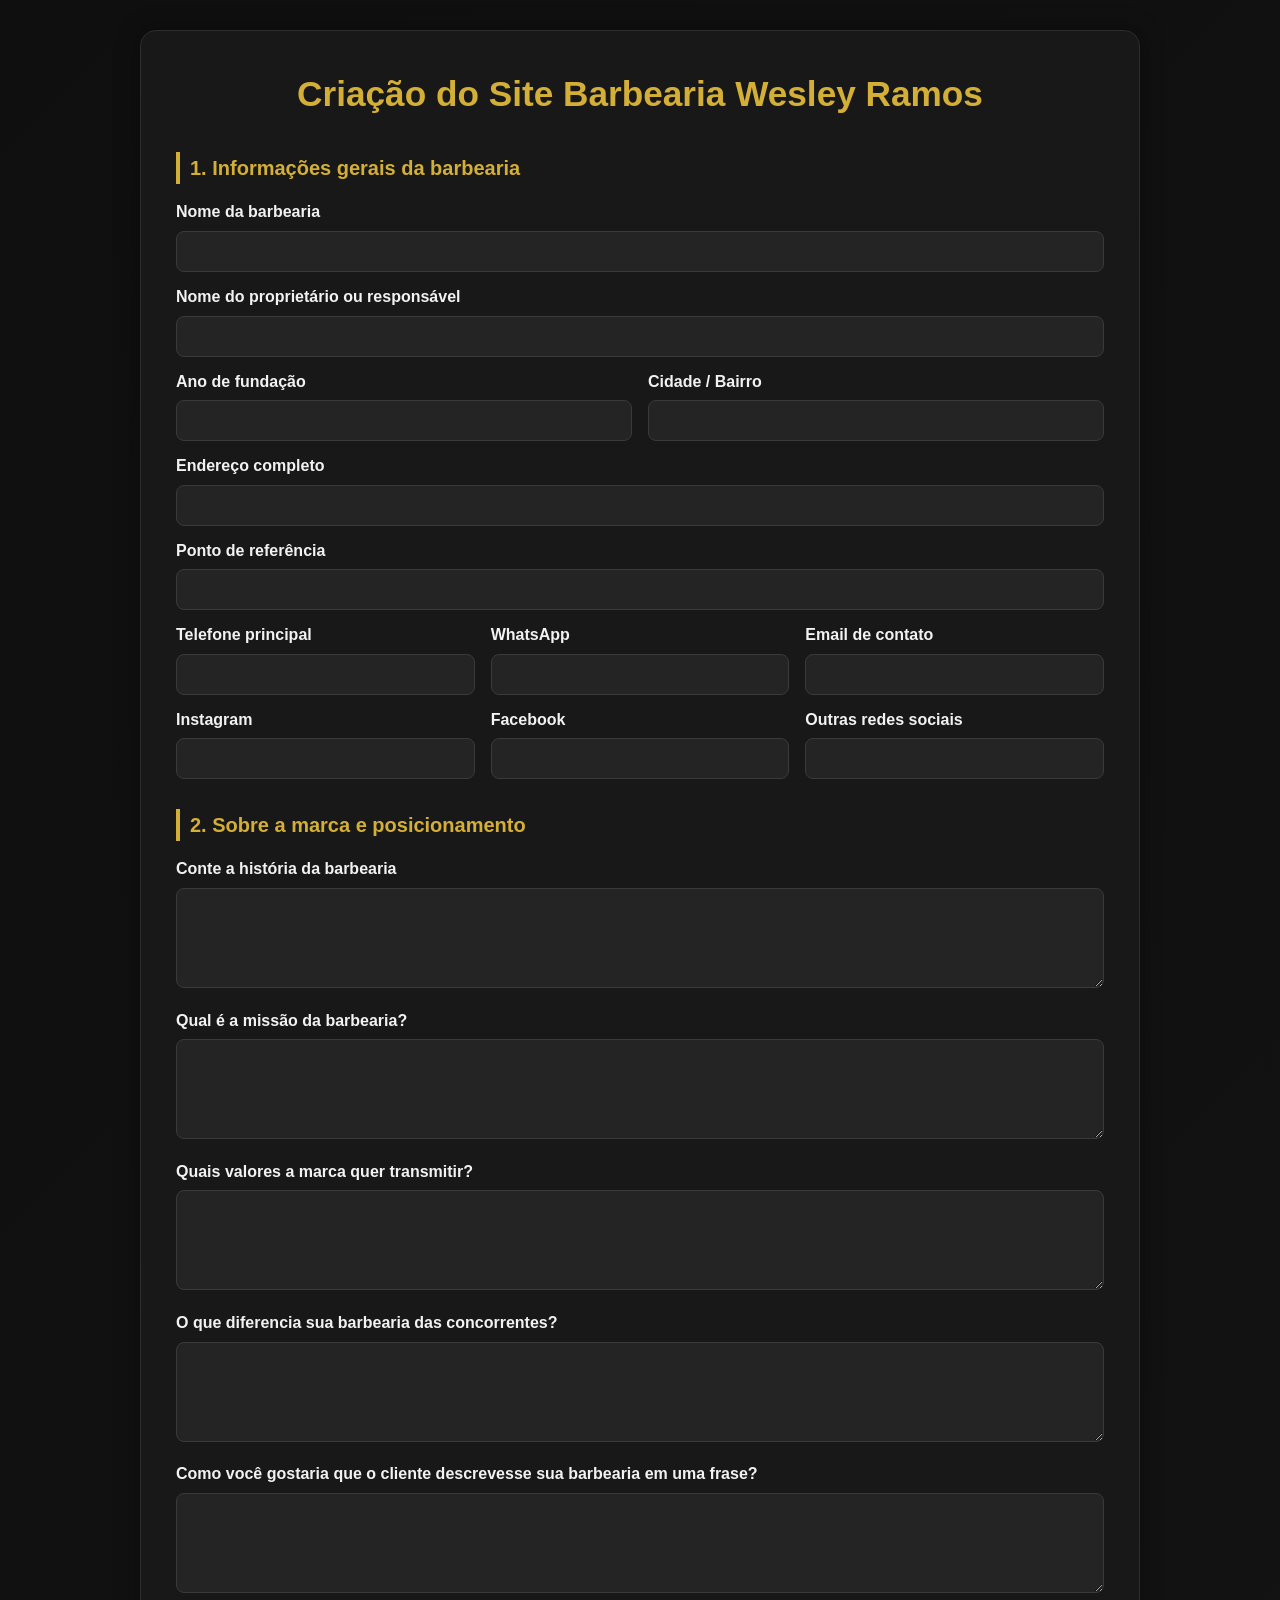
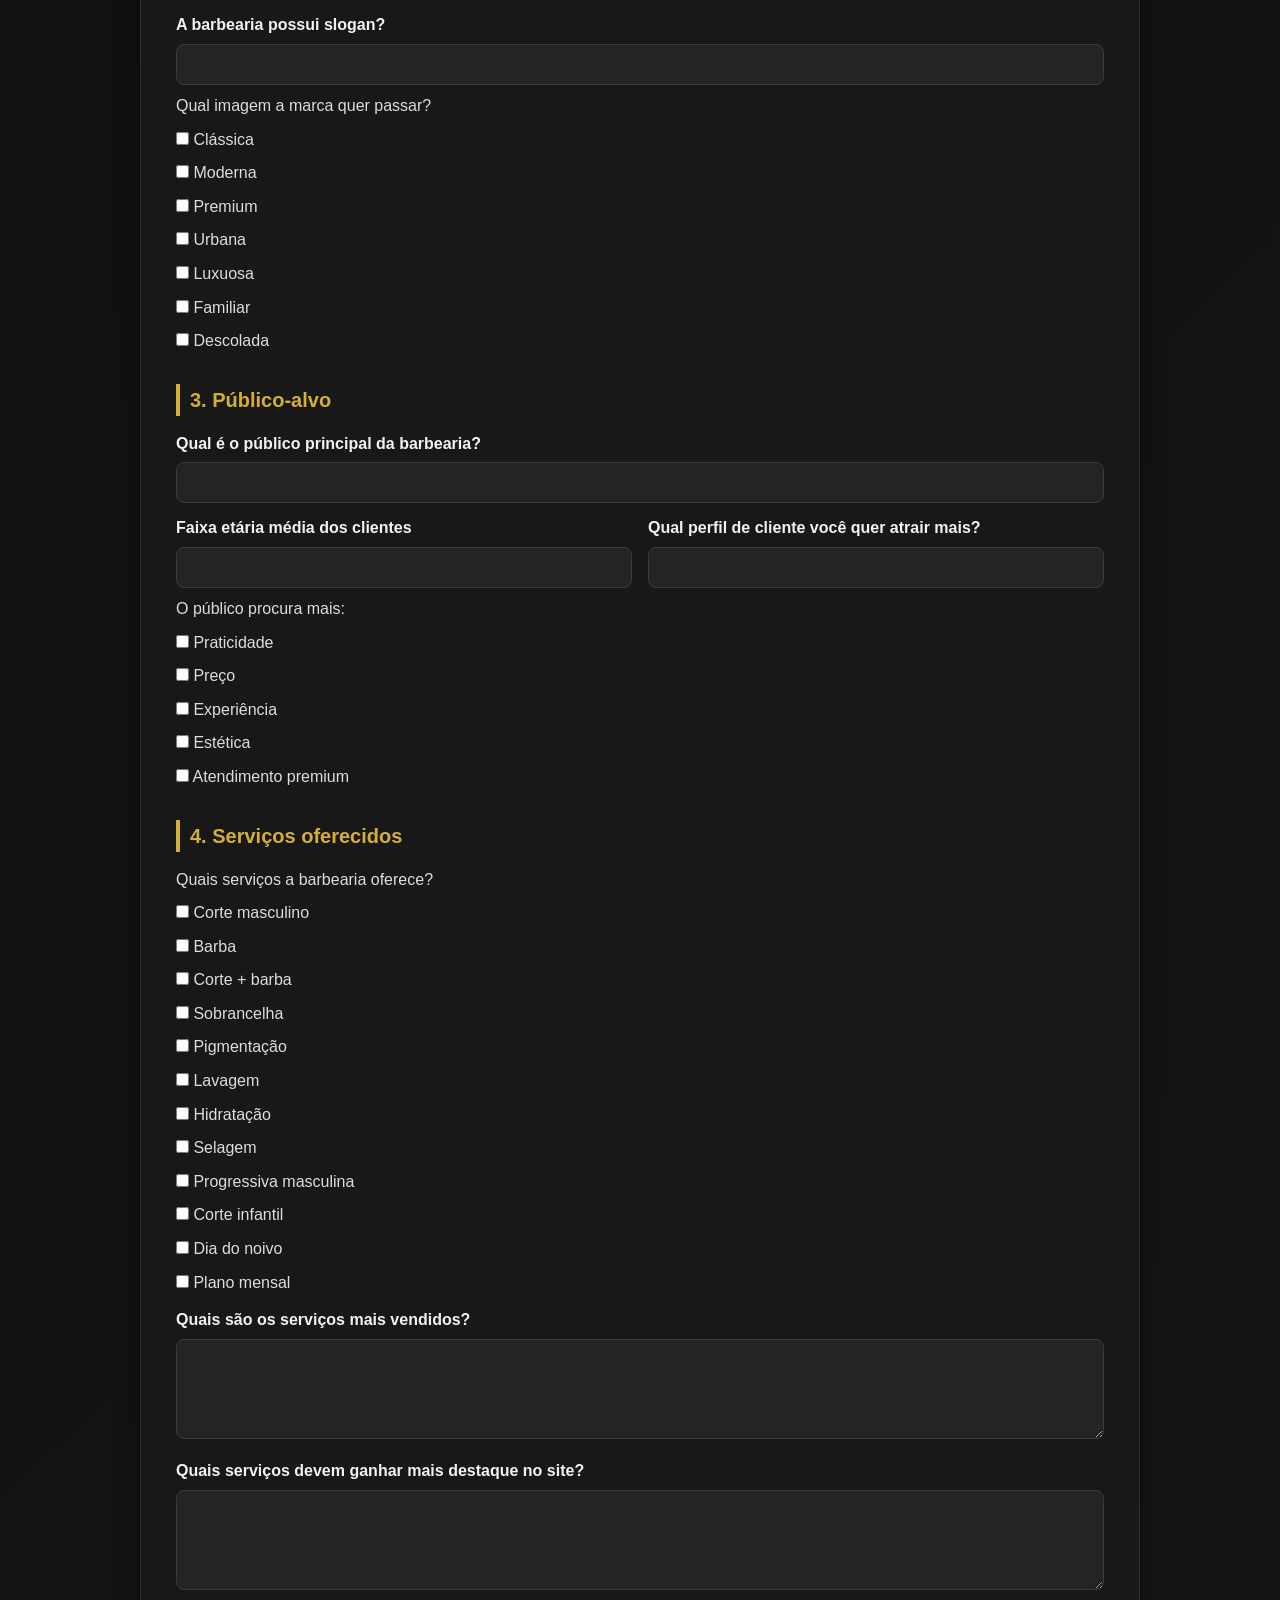
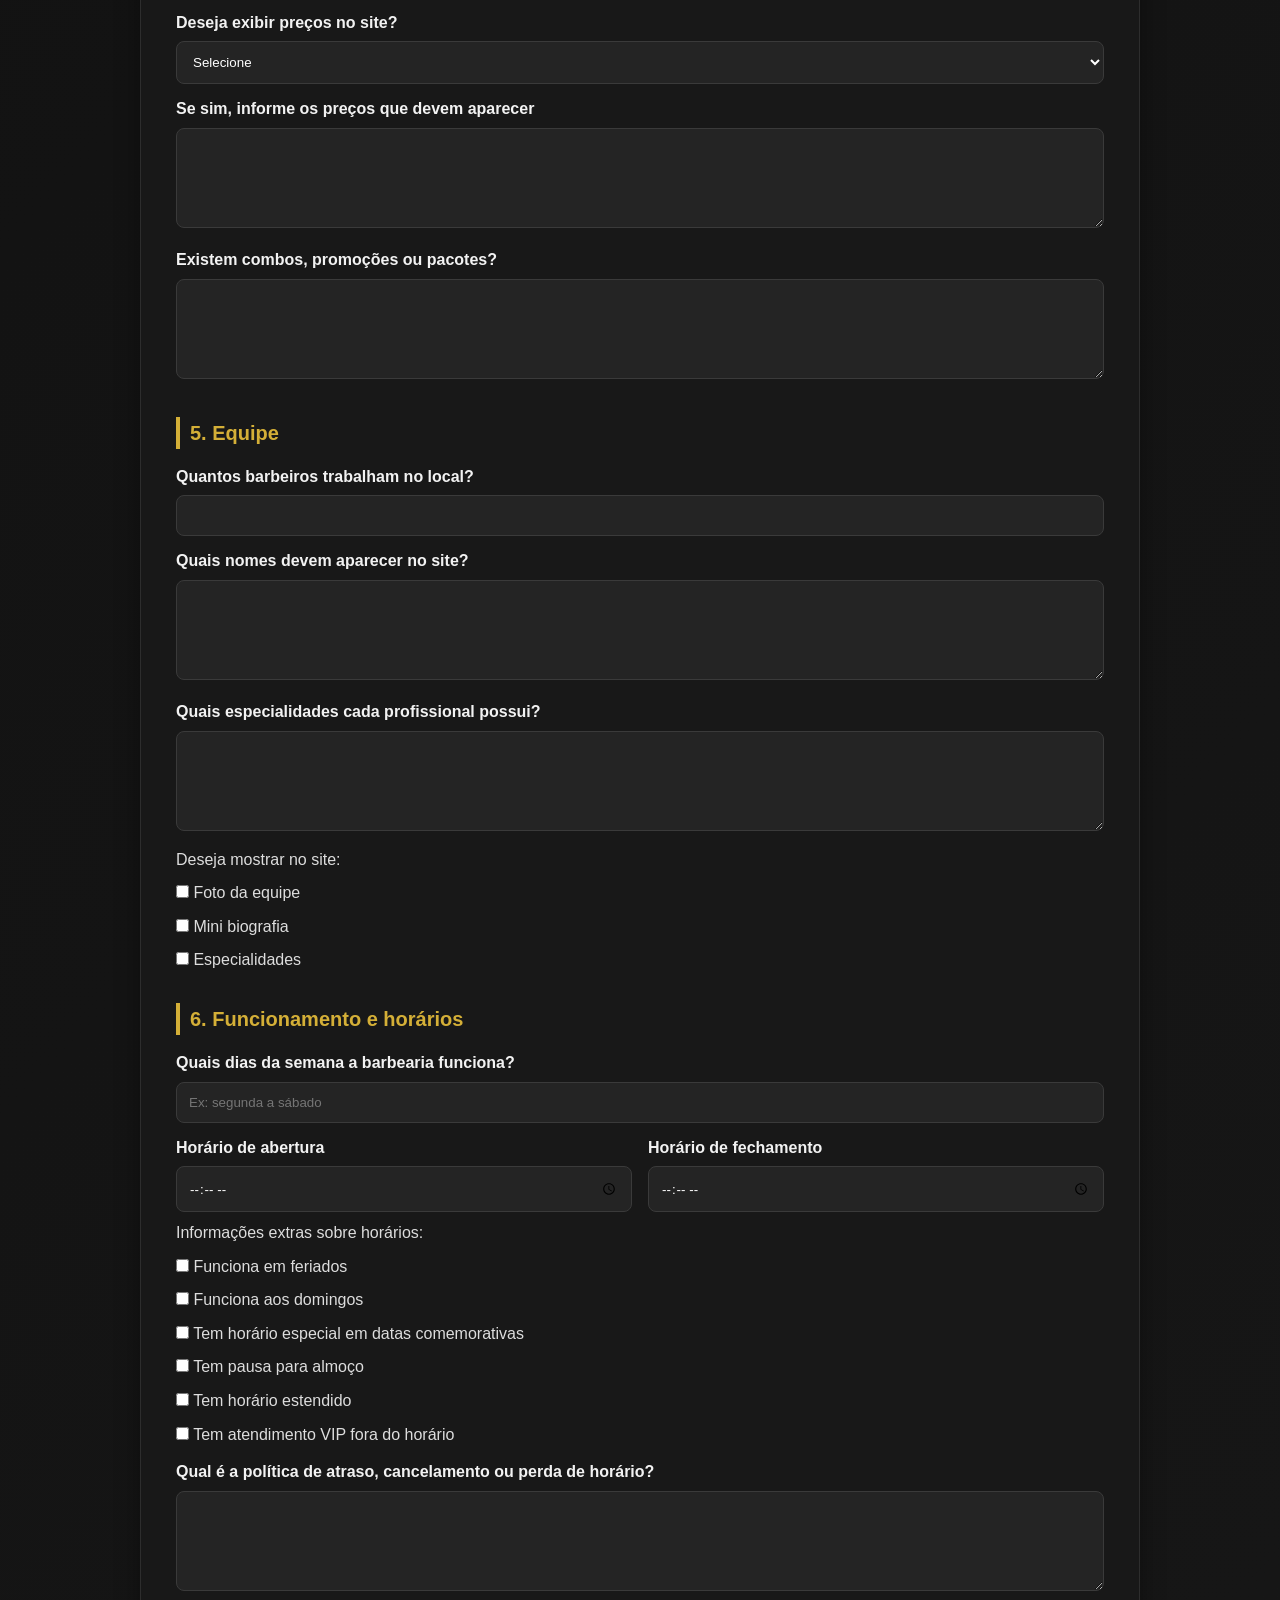
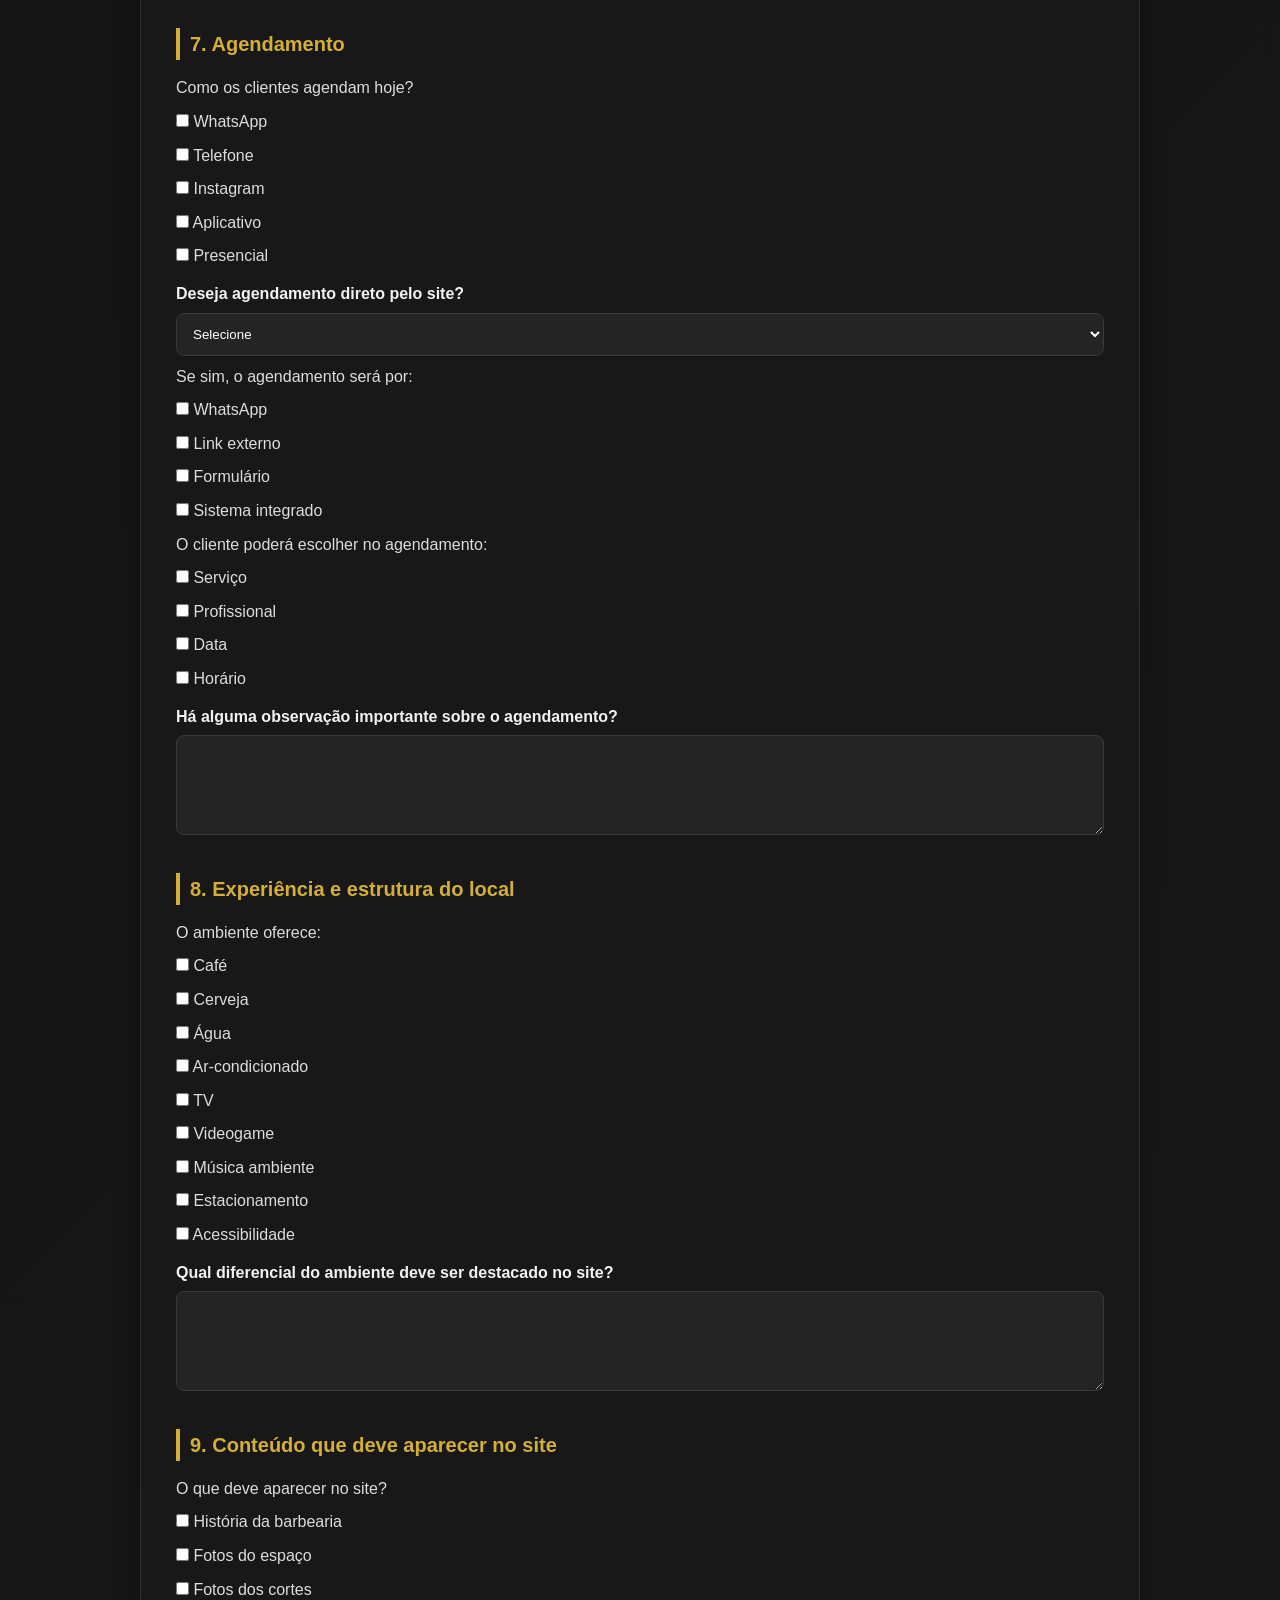
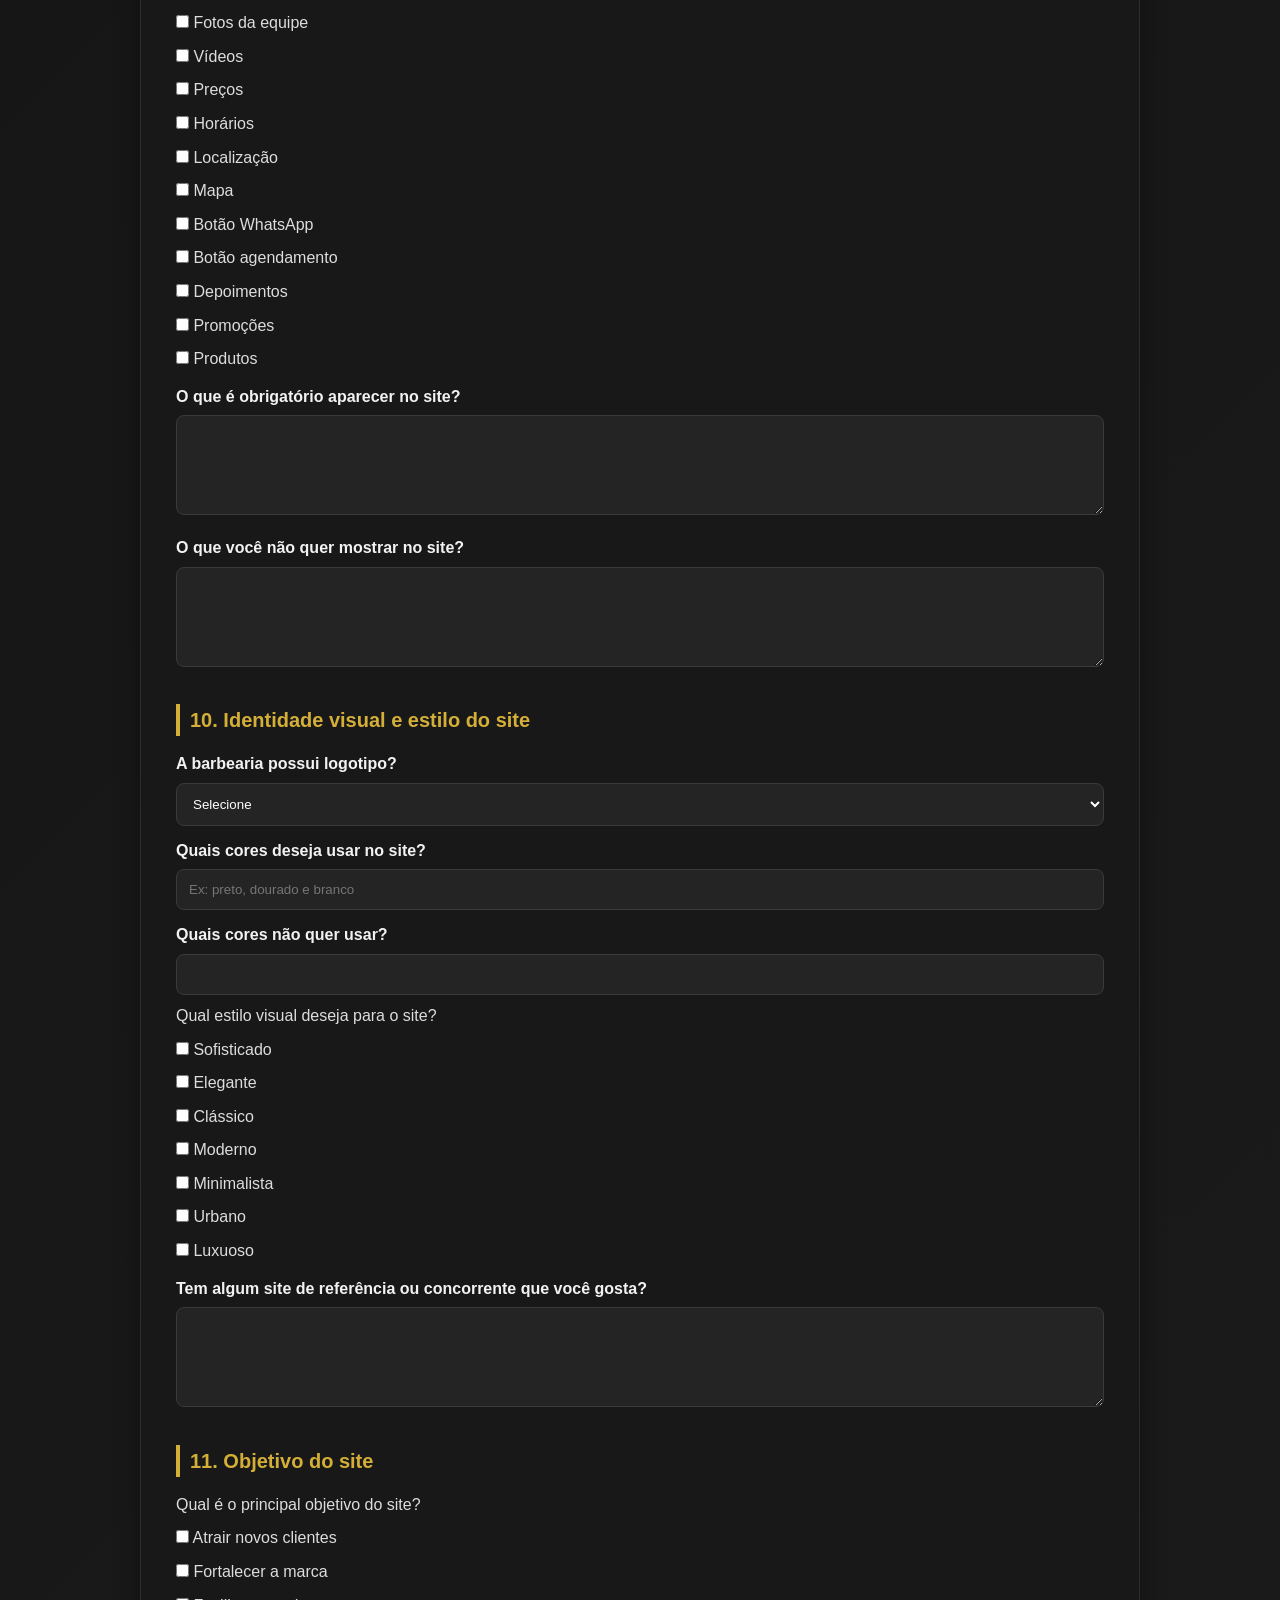
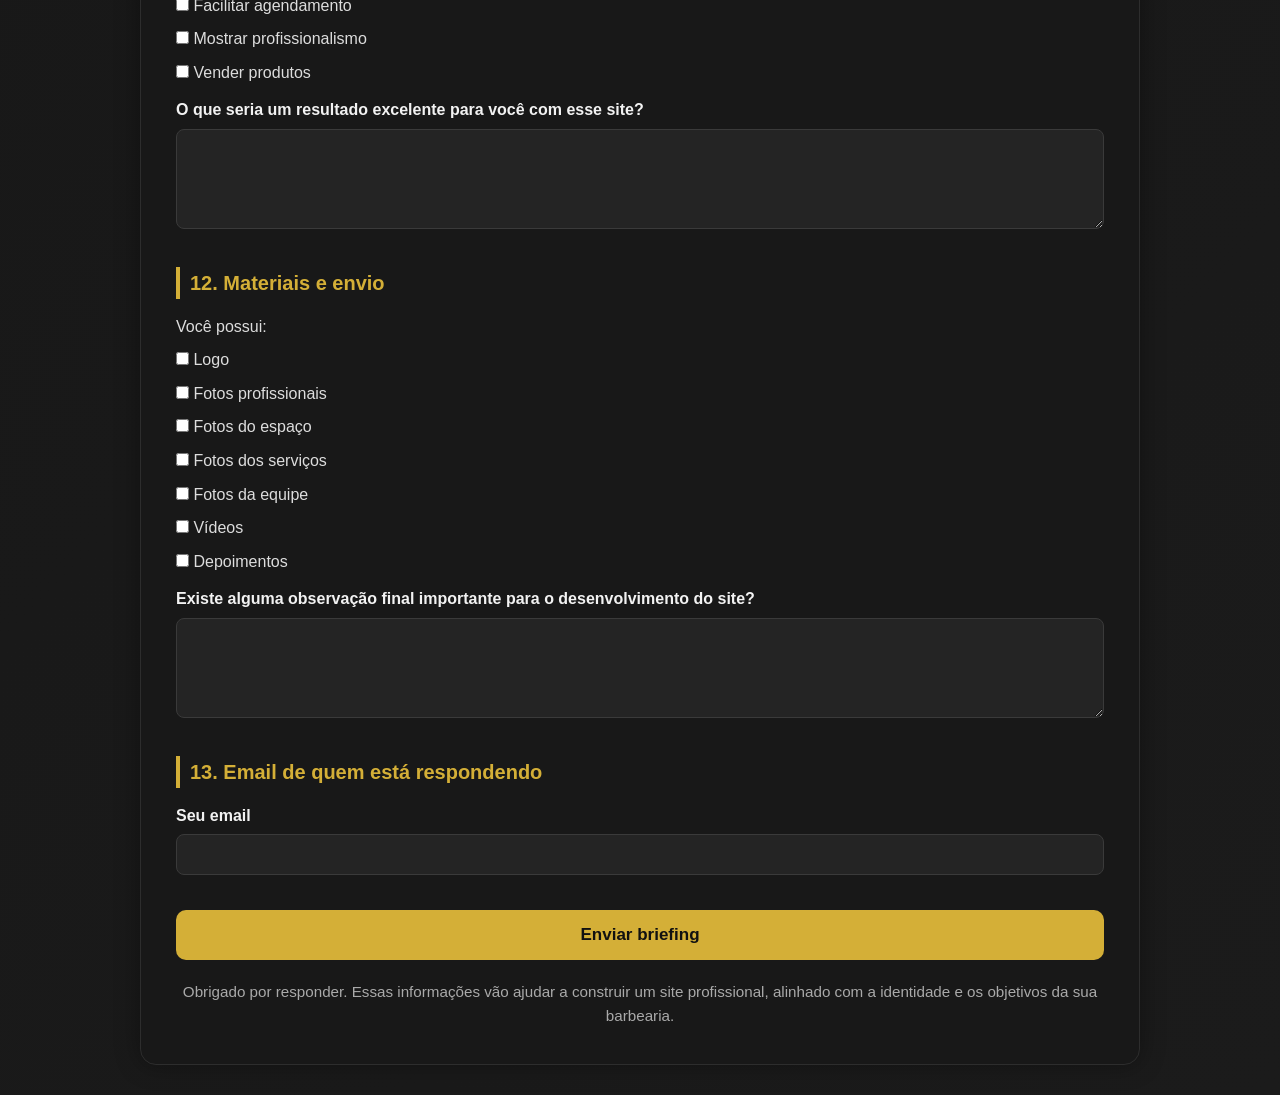
==== index.html @ 71886cf4 "Add files via upload" ====
<!DOCTYPE html>
<html lang="pt-BR">
<head>
  <meta charset="UTF-8">
  <meta name="viewport" content="width=device-width, initial-scale=1.0">
  <title>Briefing Profissional - Site Barbearia Masculina</title>
  <style>
    * {
      margin: 0;
      padding: 0;
      box-sizing: border-box;
      font-family: Arial, Helvetica, sans-serif;
    }

    body {
      background: linear-gradient(135deg, #0f0f0f, #1b1b1b);
      color: #fff;
      line-height: 1.6;
      padding: 30px 15px;
    }

    .container {
      max-width: 1000px;
      margin: auto;
      background: #181818;
      border: 1px solid #2d2d2d;
      border-radius: 16px;
      padding: 35px;
      box-shadow: 0 0 25px rgba(0,0,0,0.35);
    }

    h1 {
      text-align: center;
      font-size: 2.2rem;
      color: #d4af37;
      margin-bottom: 10px;
    }

    .intro {
      text-align: center;
      color: #d0d0d0;
      margin-bottom: 30px;
      max-width: 800px;
      margin-left: auto;
      margin-right: auto;
    }

    h2 {
      margin-top: 30px;
      margin-bottom: 15px;
      color: #d4af37;
      font-size: 1.25rem;
      border-left: 4px solid #d4af37;
      padding-left: 10px;
    }

    label {
      display: block;
      margin: 12px 0 6px;
      font-weight: bold;
      color: #f2f2f2;
    }

    input[type="text"],
    input[type="tel"],
    input[type="url"],
    input[type="email"],
    input[type="time"],
    input[type="number"],
    textarea,
    select {
      width: 100%;
      padding: 12px;
      border: 1px solid #3a3a3a;
      border-radius: 8px;
      background: #242424;
      color: #fff;
      outline: none;
      transition: 0.3s;
    }

    input:focus,
    textarea:focus,
    select:focus {
      border-color: #d4af37;
      box-shadow: 0 0 8px rgba(212, 175, 55, 0.25);
    }

    textarea {
      resize: vertical;
      min-height: 100px;
    }

    .opcoes {
      margin-top: 8px;
    }

    .opcoes label {
      font-weight: normal;
      display: block;
      margin: 8px 0;
      color: #dddddd;
    }

    .grid-2 {
      display: grid;
      grid-template-columns: 1fr 1fr;
      gap: 16px;
    }

    .grid-3 {
      display: grid;
      grid-template-columns: 1fr 1fr 1fr;
      gap: 16px;
    }

    button {
      width: 100%;
      margin-top: 35px;
      padding: 15px;
      border: none;
      border-radius: 10px;
      background: #d4af37;
      color: #111;
      font-size: 17px;
      font-weight: bold;
      cursor: pointer;
      transition: 0.3s;
    }

    button:hover {
      background: #be9b2f;
    }

    .rodape {
      text-align: center;
      margin-top: 20px;
      color: #a9a9a9;
      font-size: 0.95rem;
    }

    @media (max-width: 768px) {
      .grid-2,
      .grid-3 {
        grid-template-columns: 1fr;
      }

      .container {
        padding: 22px;
      }

      h1 {
        font-size: 1.7rem;
      }
    }
  </style>
</head>
<body>
  <div class="container">
    <h1>Criação do Site Barbearia Wesley Ramos</h1>
    <form action="https://formsubmit.co/victorfrossard@hotmail.com" method="POST">
      <input type="hidden" name="_subject" value="Novo briefing recebido - Site Barbearia Masculina">
      <input type="hidden" name="_captcha" value="false">
      <input type="hidden" name="_template" value="table">
      <input type="hidden" name="_next" value="https://seusite.github.io/obrigado.html">

      <h2>1. Informações gerais da barbearia</h2>

      <label for="nomeBarbearia">Nome da barbearia</label>
      <input type="text" id="nomeBarbearia" name="Nome da barbearia" required>

      <label for="responsavel">Nome do proprietário ou responsável</label>
      <input type="text" id="responsavel" name="Responsável" required>

      <div class="grid-2">
        <div>
          <label for="fundacao">Ano de fundação</label>
          <input type="text" id="fundacao" name="Ano de fundação">
        </div>
        <div>
          <label for="cidade">Cidade / Bairro</label>
          <input type="text" id="cidade" name="Cidade e bairro">
        </div>
      </div>

      <label for="endereco">Endereço completo</label>
      <input type="text" id="endereco" name="Endereço completo">

      <label for="referencia">Ponto de referência</label>
      <input type="text" id="referencia" name="Ponto de referência">

      <div class="grid-3">
        <div>
          <label for="telefone">Telefone principal</label>
          <input type="tel" id="telefone" name="Telefone principal">
        </div>
        <div>
          <label for="whatsapp">WhatsApp</label>
          <input type="tel" id="whatsapp" name="WhatsApp">
        </div>
        <div>
          <label for="emailContato">Email de contato</label>
          <input type="email" id="emailContato" name="Email de contato">
        </div>
      </div>

      <div class="grid-3">
        <div>
          <label for="instagram">Instagram</label>
          <input type="url" id="instagram" name="Instagram">
        </div>
        <div>
          <label for="facebook">Facebook</label>
          <input type="url" id="facebook" name="Facebook">
        </div>
        <div>
          <label for="outrasRedes">Outras redes sociais</label>
          <input type="text" id="outrasRedes" name="Outras redes sociais">
        </div>
      </div>

      <h2>2. Sobre a marca e posicionamento</h2>

      <label for="historia">Conte a história da barbearia</label>
      <textarea id="historia" name="História da barbearia"></textarea>

      <label for="missao">Qual é a missão da barbearia?</label>
      <textarea id="missao" name="Missão da barbearia"></textarea>

      <label for="valores">Quais valores a marca quer transmitir?</label>
      <textarea id="valores" name="Valores da marca"></textarea>

      <label for="diferenciais">O que diferencia sua barbearia das concorrentes?</label>
      <textarea id="diferenciais" name="Diferenciais da barbearia"></textarea>

      <label for="fraseMarca">Como você gostaria que o cliente descrevesse sua barbearia em uma frase?</label>
      <textarea id="fraseMarca" name="Descrição ideal da marca"></textarea>

      <label for="slogan">A barbearia possui slogan?</label>
      <input type="text" id="slogan" name="Slogan">

      <div class="opcoes">
        <label>Qual imagem a marca quer passar?</label>
        <label><input type="checkbox" name="Imagem da marca[]" value="Clássica"> Clássica</label>
        <label><input type="checkbox" name="Imagem da marca[]" value="Moderna"> Moderna</label>
        <label><input type="checkbox" name="Imagem da marca[]" value="Premium"> Premium</label>
        <label><input type="checkbox" name="Imagem da marca[]" value="Urbana"> Urbana</label>
        <label><input type="checkbox" name="Imagem da marca[]" value="Luxuosa"> Luxuosa</label>
        <label><input type="checkbox" name="Imagem da marca[]" value="Familiar"> Familiar</label>
        <label><input type="checkbox" name="Imagem da marca[]" value="Descolada"> Descolada</label>
      </div>

      <h2>3. Público-alvo</h2>

      <label for="publicoPrincipal">Qual é o público principal da barbearia?</label>
      <input type="text" id="publicoPrincipal" name="Público principal">

      <div class="grid-2">
        <div>
          <label for="faixaEtaria">Faixa etária média dos clientes</label>
          <input type="text" id="faixaEtaria" name="Faixa etária média">
        </div>
        <div>
          <label for="perfilDesejado">Qual perfil de cliente você quer atrair mais?</label>
          <input type="text" id="perfilDesejado" name="Perfil de cliente desejado">
        </div>
      </div>

      <div class="opcoes">
        <label>O público procura mais:</label>
        <label><input type="checkbox" name="Busca do público[]" value="Praticidade"> Praticidade</label>
        <label><input type="checkbox" name="Busca do público[]" value="Preço"> Preço</label>
        <label><input type="checkbox" name="Busca do público[]" value="Experiência"> Experiência</label>
        <label><input type="checkbox" name="Busca do público[]" value="Estética"> Estética</label>
        <label><input type="checkbox" name="Busca do público[]" value="Atendimento premium"> Atendimento premium</label>
      </div>

      <h2>4. Serviços oferecidos</h2>

      <div class="opcoes">
        <label>Quais serviços a barbearia oferece?</label>
        <label><input type="checkbox" name="Serviços[]" value="Corte masculino"> Corte masculino</label>
        <label><input type="checkbox" name="Serviços[]" value="Barba"> Barba</label>
        <label><input type="checkbox" name="Serviços[]" value="Corte + barba"> Corte + barba</label>
        <label><input type="checkbox" name="Serviços[]" value="Sobrancelha"> Sobrancelha</label>
        <label><input type="checkbox" name="Serviços[]" value="Pigmentação"> Pigmentação</label>
        <label><input type="checkbox" name="Serviços[]" value="Lavagem"> Lavagem</label>
        <label><input type="checkbox" name="Serviços[]" value="Hidratação"> Hidratação</label>
        <label><input type="checkbox" name="Serviços[]" value="Selagem"> Selagem</label>
        <label><input type="checkbox" name="Serviços[]" value="Progressiva masculina"> Progressiva masculina</label>
        <label><input type="checkbox" name="Serviços[]" value="Corte infantil"> Corte infantil</label>
        <label><input type="checkbox" name="Serviços[]" value="Dia do noivo"> Dia do noivo</label>
        <label><input type="checkbox" name="Serviços[]" value="Plano mensal"> Plano mensal</label>
      </div>

      <label for="maisVendidos">Quais são os serviços mais vendidos?</label>
      <textarea id="maisVendidos" name="Serviços mais vendidos"></textarea>

      <label for="maisDestaque">Quais serviços devem ganhar mais destaque no site?</label>
      <textarea id="maisDestaque" name="Serviços com maior destaque"></textarea>

      <label for="mostrarPrecos">Deseja exibir preços no site?</label>
      <select id="mostrarPrecos" name="Deseja exibir preços no site">
        <option value="">Selecione</option>
        <option value="Sim">Sim</option>
        <option value="Não">Não</option>
      </select>

      <label for="precos">Se sim, informe os preços que devem aparecer</label>
      <textarea id="precos" name="Preços para o site"></textarea>

      <label for="combos">Existem combos, promoções ou pacotes?</label>
      <textarea id="combos" name="Combos e promoções"></textarea>

      <h2>5. Equipe</h2>

      <label for="quantidadeBarbeiros">Quantos barbeiros trabalham no local?</label>
      <input type="number" id="quantidadeBarbeiros" name="Quantidade de barbeiros">

      <label for="nomesEquipe">Quais nomes devem aparecer no site?</label>
      <textarea id="nomesEquipe" name="Nomes da equipe"></textarea>

      <label for="especialidades">Quais especialidades cada profissional possui?</label>
      <textarea id="especialidades" name="Especialidades da equipe"></textarea>

      <div class="opcoes">
        <label>Deseja mostrar no site:</label>
        <label><input type="checkbox" name="Mostrar no site[]" value="Foto da equipe"> Foto da equipe</label>
        <label><input type="checkbox" name="Mostrar no site[]" value="Mini biografia"> Mini biografia</label>
        <label><input type="checkbox" name="Mostrar no site[]" value="Especialidades"> Especialidades</label>
      </div>

      <h2>6. Funcionamento e horários</h2>

      <label for="diasFuncionamento">Quais dias da semana a barbearia funciona?</label>
      <input type="text" id="diasFuncionamento" name="Dias de funcionamento" placeholder="Ex: segunda a sábado">

      <div class="grid-2">
        <div>
          <label for="abre">Horário de abertura</label>
          <input type="time" id="abre" name="Horário de abertura">
        </div>
        <div>
          <label for="fecha">Horário de fechamento</label>
          <input type="time" id="fecha" name="Horário de fechamento">
        </div>
      </div>

      <div class="opcoes">
        <label>Informações extras sobre horários:</label>
        <label><input type="checkbox" name="Informações de horário[]" value="Funciona em feriados"> Funciona em feriados</label>
        <label><input type="checkbox" name="Informações de horário[]" value="Funciona aos domingos"> Funciona aos domingos</label>
        <label><input type="checkbox" name="Informações de horário[]" value="Tem horário especial em datas comemorativas"> Tem horário especial em datas comemorativas</label>
        <label><input type="checkbox" name="Informações de horário[]" value="Tem pausa para almoço"> Tem pausa para almoço</label>
        <label><input type="checkbox" name="Informações de horário[]" value="Tem horário estendido"> Tem horário estendido</label>
        <label><input type="checkbox" name="Informações de horário[]" value="Tem atendimento VIP fora do horário"> Tem atendimento VIP fora do horário</label>
      </div>

      <label for="politicaAtraso">Qual é a política de atraso, cancelamento ou perda de horário?</label>
      <textarea id="politicaAtraso" name="Política de atraso e cancelamento"></textarea>

      <h2>7. Agendamento</h2>

      <div class="opcoes">
        <label>Como os clientes agendam hoje?</label>
        <label><input type="checkbox" name="Agendamento atual[]" value="WhatsApp"> WhatsApp</label>
        <label><input type="checkbox" name="Agendamento atual[]" value="Telefone"> Telefone</label>
        <label><input type="checkbox" name="Agendamento atual[]" value="Instagram"> Instagram</label>
        <label><input type="checkbox" name="Agendamento atual[]" value="Aplicativo"> Aplicativo</label>
        <label><input type="checkbox" name="Agendamento atual[]" value="Presencial"> Presencial</label>
      </div>

      <label for="agendamentoSite">Deseja agendamento direto pelo site?</label>
      <select id="agendamentoSite" name="Deseja agendamento direto pelo site">
        <option value="">Selecione</option>
        <option value="Sim">Sim</option>
        <option value="Não">Não</option>
      </select>

      <div class="opcoes">
        <label>Se sim, o agendamento será por:</label>
        <label><input type="checkbox" name="Tipo de agendamento no site[]" value="WhatsApp"> WhatsApp</label>
        <label><input type="checkbox" name="Tipo de agendamento no site[]" value="Link externo"> Link externo</label>
        <label><input type="checkbox" name="Tipo de agendamento no site[]" value="Formulário"> Formulário</label>
        <label><input type="checkbox" name="Tipo de agendamento no site[]" value="Sistema integrado"> Sistema integrado</label>
      </div>

      <div class="opcoes">
        <label>O cliente poderá escolher no agendamento:</label>
        <label><input type="checkbox" name="Escolha no agendamento[]" value="Serviço"> Serviço</label>
        <label><input type="checkbox" name="Escolha no agendamento[]" value="Profissional"> Profissional</label>
        <label><input type="checkbox" name="Escolha no agendamento[]" value="Data"> Data</label>
        <label><input type="checkbox" name="Escolha no agendamento[]" value="Horário"> Horário</label>
      </div>

      <label for="observacoesAgenda">Há alguma observação importante sobre o agendamento?</label>
      <textarea id="observacoesAgenda" name="Observações sobre agendamento"></textarea>

      <h2>8. Experiência e estrutura do local</h2>

      <div class="opcoes">
        <label>O ambiente oferece:</label>
        <label><input type="checkbox" name="Estrutura do local[]" value="Café"> Café</label>
        <label><input type="checkbox" name="Estrutura do local[]" value="Cerveja"> Cerveja</label>
        <label><input type="checkbox" name="Estrutura do local[]" value="Água"> Água</label>
        <label><input type="checkbox" name="Estrutura do local[]" value="Ar-condicionado"> Ar-condicionado</label>
        <label><input type="checkbox" name="Estrutura do local[]" value="TV"> TV</label>
        <label><input type="checkbox" name="Estrutura do local[]" value="Videogame"> Videogame</label>
        <label><input type="checkbox" name="Estrutura do local[]" value="Música ambiente"> Música ambiente</label>
        <label><input type="checkbox" name="Estrutura do local[]" value="Estacionamento"> Estacionamento</label>
        <label><input type="checkbox" name="Estrutura do local[]" value="Acessibilidade"> Acessibilidade</label>
      </div>

      <label for="diferencialAmbiente">Qual diferencial do ambiente deve ser destacado no site?</label>
      <textarea id="diferencialAmbiente" name="Diferencial do ambiente"></textarea>

      <h2>9. Conteúdo que deve aparecer no site</h2>

      <div class="opcoes">
        <label>O que deve aparecer no site?</label>
        <label><input type="checkbox" name="Conteúdo do site[]" value="História da barbearia"> História da barbearia</label>
        <label><input type="checkbox" name="Conteúdo do site[]" value="Fotos do espaço"> Fotos do espaço</label>
        <label><input type="checkbox" name="Conteúdo do site[]" value="Fotos dos cortes"> Fotos dos cortes</label>
        <label><input type="checkbox" name="Conteúdo do site[]" value="Fotos da equipe"> Fotos da equipe</label>
        <label><input type="checkbox" name="Conteúdo do site[]" value="Vídeos"> Vídeos</label>
        <label><input type="checkbox" name="Conteúdo do site[]" value="Preços"> Preços</label>
        <label><input type="checkbox" name="Conteúdo do site[]" value="Horários"> Horários</label>
        <label><input type="checkbox" name="Conteúdo do site[]" value="Localização"> Localização</label>
        <label><input type="checkbox" name="Conteúdo do site[]" value="Mapa"> Mapa</label>
        <label><input type="checkbox" name="Conteúdo do site[]" value="Botão WhatsApp"> Botão WhatsApp</label>
        <label><input type="checkbox" name="Conteúdo do site[]" value="Botão agendamento"> Botão agendamento</label>
        <label><input type="checkbox" name="Conteúdo do site[]" value="Depoimentos"> Depoimentos</label>
        <label><input type="checkbox" name="Conteúdo do site[]" value="Promoções"> Promoções</label>
        <label><input type="checkbox" name="Conteúdo do site[]" value="Produtos"> Produtos</label>
      </div>

      <label for="obrigatorio">O que é obrigatório aparecer no site?</label>
      <textarea id="obrigatorio" name="Conteúdo obrigatório no site"></textarea>

      <label for="naoMostrar">O que você não quer mostrar no site?</label>
      <textarea id="naoMostrar" name="Conteúdo que não deseja mostrar"></textarea>

      <h2>10. Identidade visual e estilo do site</h2>

      <label for="temLogo">A barbearia possui logotipo?</label>
      <select id="temLogo" name="Possui logotipo">
        <option value="">Selecione</option>
        <option value="Sim">Sim</option>
        <option value="Não">Não</option>
      </select>

      <label for="cores">Quais cores deseja usar no site?</label>
      <input type="text" id="cores" name="Cores desejadas no site" placeholder="Ex: preto, dourado e branco">

      <label for="coresEvitar">Quais cores não quer usar?</label>
      <input type="text" id="coresEvitar" name="Cores a evitar">

      <div class="opcoes">
        <label>Qual estilo visual deseja para o site?</label>
        <label><input type="checkbox" name="Estilo visual[]" value="Sofisticado"> Sofisticado</label>
        <label><input type="checkbox" name="Estilo visual[]" value="Elegante"> Elegante</label>
        <label><input type="checkbox" name="Estilo visual[]" value="Clássico"> Clássico</label>
        <label><input type="checkbox" name="Estilo visual[]" value="Moderno"> Moderno</label>
        <label><input type="checkbox" name="Estilo visual[]" value="Minimalista"> Minimalista</label>
        <label><input type="checkbox" name="Estilo visual[]" value="Urbano"> Urbano</label>
        <label><input type="checkbox" name="Estilo visual[]" value="Luxuoso"> Luxuoso</label>
      </div>

      <label for="referencias">Tem algum site de referência ou concorrente que você gosta?</label>
      <textarea id="referencias" name="Referências de sites"></textarea>

      <h2>11. Objetivo do site</h2>

      <div class="opcoes">
        <label>Qual é o principal objetivo do site?</label>
        <label><input type="checkbox" name="Objetivo do site[]" value="Atrair novos clientes"> Atrair novos clientes</label>
        <label><input type="checkbox" name="Objetivo do site[]" value="Fortalecer a marca"> Fortalecer a marca</label>
        <label><input type="checkbox" name="Objetivo do site[]" value="Facilitar agendamento"> Facilitar agendamento</label>
        <label><input type="checkbox" name="Objetivo do site[]" value="Mostrar profissionalismo"> Mostrar profissionalismo</label>
        <label><input type="checkbox" name="Objetivo do site[]" value="Vender produtos"> Vender produtos</label>
      </div>

      <label for="resultadoIdeal">O que seria um resultado excelente para você com esse site?</label>
      <textarea id="resultadoIdeal" name="Resultado ideal com o site"></textarea>

      <h2>12. Materiais e envio</h2>

      <div class="opcoes">
        <label>Você possui:</label>
        <label><input type="checkbox" name="Materiais disponíveis[]" value="Logo"> Logo</label>
        <label><input type="checkbox" name="Materiais disponíveis[]" value="Fotos profissionais"> Fotos profissionais</label>
        <label><input type="checkbox" name="Materiais disponíveis[]" value="Fotos do espaço"> Fotos do espaço</label>
        <label><input type="checkbox" name="Materiais disponíveis[]" value="Fotos dos serviços"> Fotos dos serviços</label>
        <label><input type="checkbox" name="Materiais disponíveis[]" value="Fotos da equipe"> Fotos da equipe</label>
        <label><input type="checkbox" name="Materiais disponíveis[]" value="Vídeos"> Vídeos</label>
        <label><input type="checkbox" name="Materiais disponíveis[]" value="Depoimentos"> Depoimentos</label>
      </div>

      <label for="observacoesFinais">Existe alguma observação final importante para o desenvolvimento do site?</label>
      <textarea id="observacoesFinais" name="Observações finais"></textarea>

      <h2>13. Email de quem está respondendo</h2>

      <label for="emailCliente">Seu email</label>
      <input type="email" id="emailCliente" name="Email de quem respondeu" required>

      <button type="submit">Enviar briefing</button>
    </form>

    <p class="rodape">
      Obrigado por responder. Essas informações vão ajudar a construir um site profissional,
      alinhado com a identidade e os objetivos da sua barbearia.
    </p>
  </div>
</body>
</html>
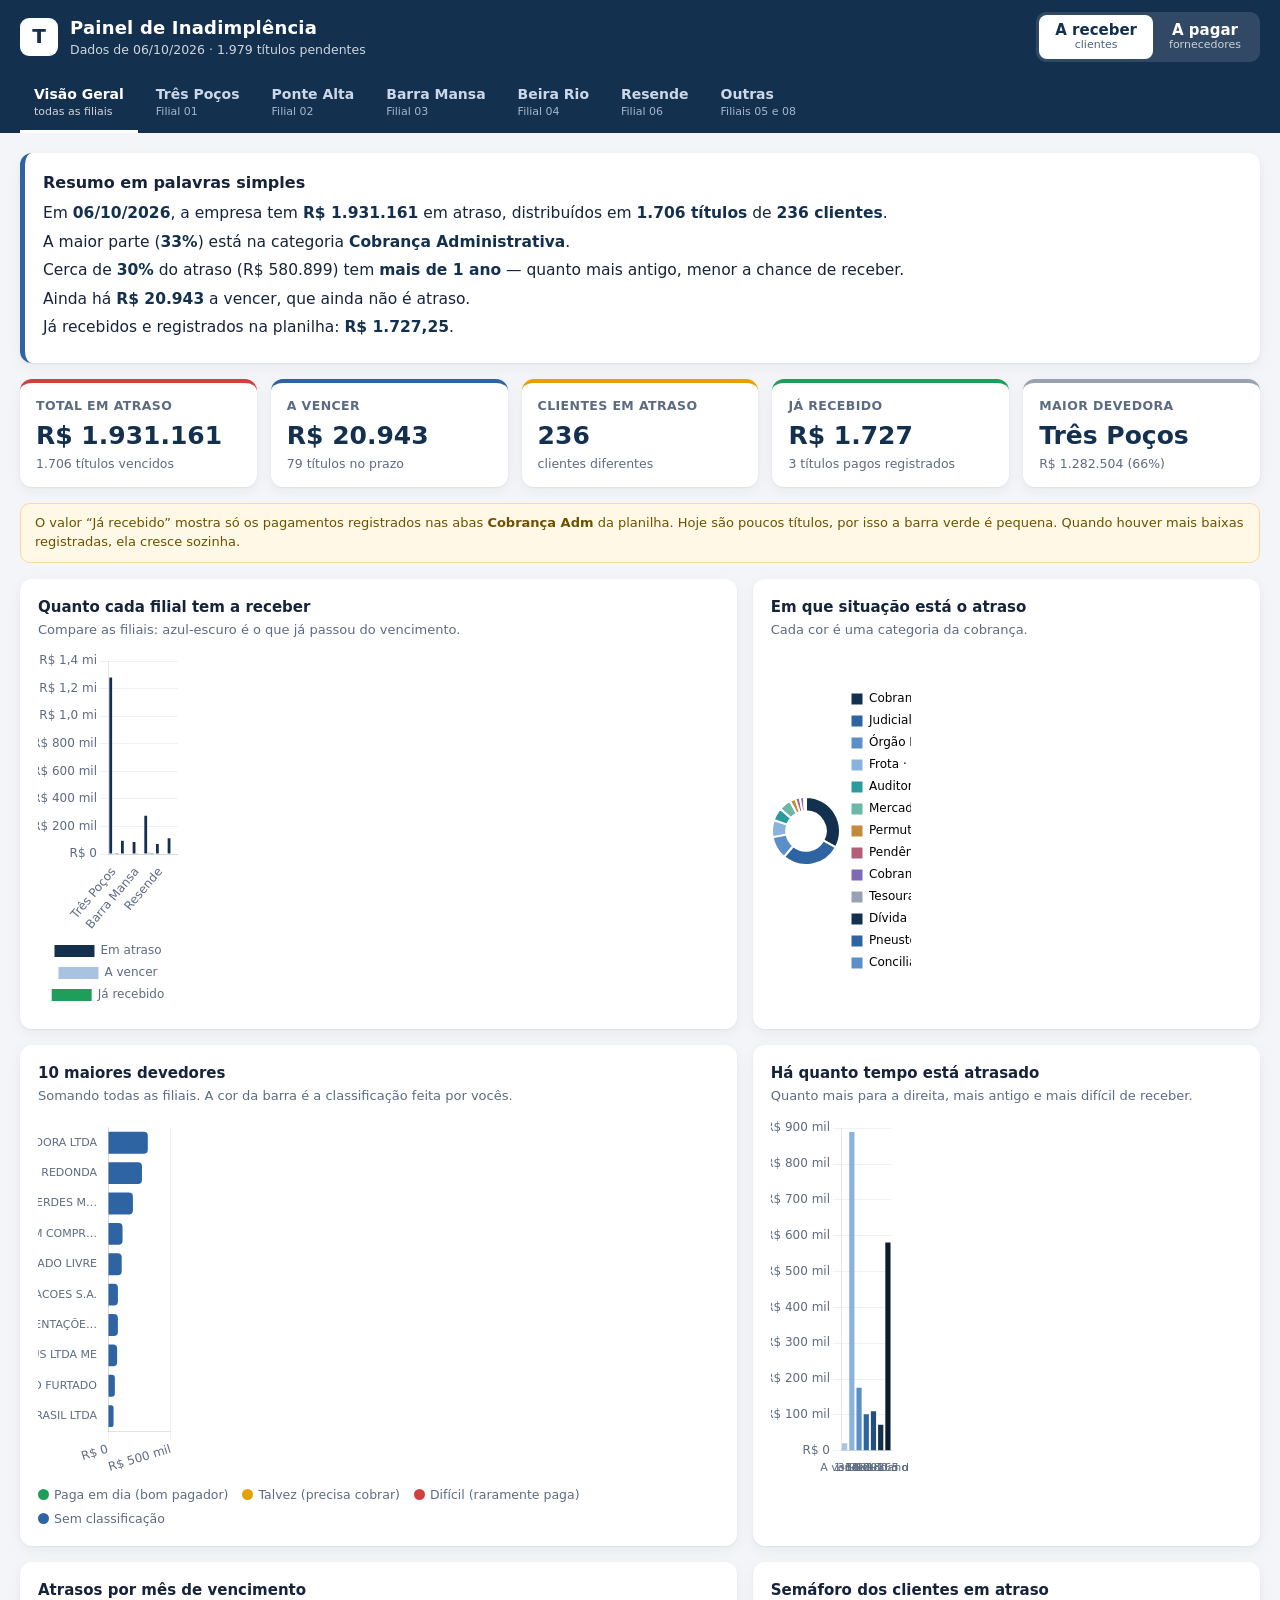
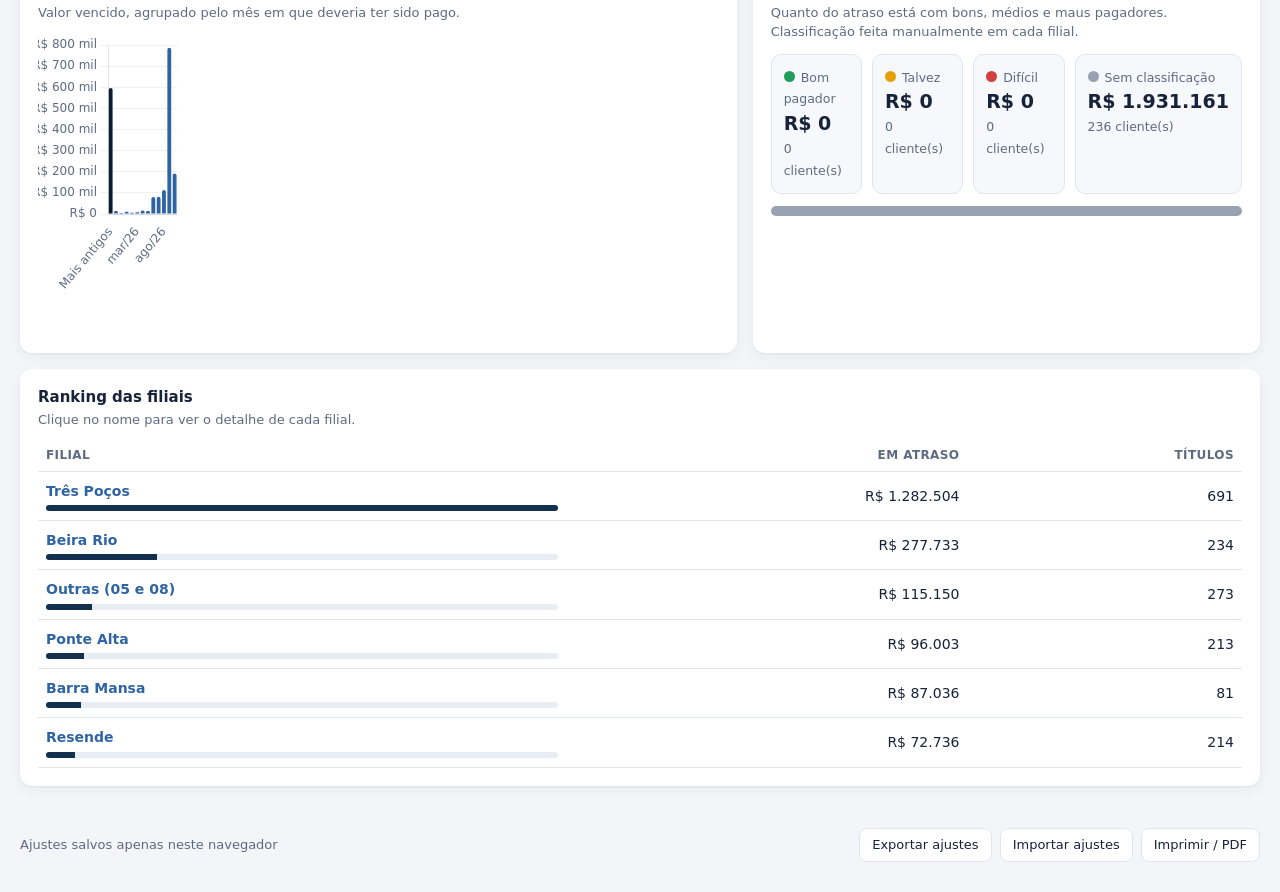
==== commit 2a25559a: "Substitui site da barbearia por painel de inadimplência (dashboard por filial) Co-Authored-By: Claud" ====
--- a/index.html
+++ b/index.html
@@ -1,516 +1,45 @@
-<!DOCTYPE html>
-<html lang="pt-BR">
-<head>
-  <meta charset="UTF-8">
-  <meta name="viewport" content="width=device-width, initial-scale=1.0">
-  <title>Briefing Profissional - Site Barbearia Masculina</title>
-  <style>
-    * {
-      margin: 0;
-      padding: 0;
-      box-sizing: border-box;
-      font-family: Arial, Helvetica, sans-serif;
-    }
-
-    body {
-      background: linear-gradient(135deg, #0f0f0f, #1b1b1b);
-      color: #fff;
-      line-height: 1.6;
-      padding: 30px 15px;
-    }
-
-    .container {
-      max-width: 1000px;
-      margin: auto;
-      background: #181818;
-      border: 1px solid #2d2d2d;
-      border-radius: 16px;
-      padding: 35px;
-      box-shadow: 0 0 25px rgba(0,0,0,0.35);
-    }
-
-    h1 {
-      text-align: center;
-      font-size: 2.2rem;
-      color: #d4af37;
-      margin-bottom: 10px;
-    }
-
-    .intro {
-      text-align: center;
-      color: #d0d0d0;
-      margin-bottom: 30px;
-      max-width: 800px;
-      margin-left: auto;
-      margin-right: auto;
-    }
-
-    h2 {
-      margin-top: 30px;
-      margin-bottom: 15px;
-      color: #d4af37;
-      font-size: 1.25rem;
-      border-left: 4px solid #d4af37;
-      padding-left: 10px;
-    }
-
-    label {
-      display: block;
-      margin: 12px 0 6px;
-      font-weight: bold;
-      color: #f2f2f2;
-    }
-
-    input[type="text"],
-    input[type="tel"],
-    input[type="url"],
-    input[type="email"],
-    input[type="time"],
-    input[type="number"],
-    textarea,
-    select {
-      width: 100%;
-      padding: 12px;
-      border: 1px solid #3a3a3a;
-      border-radius: 8px;
-      background: #242424;
-      color: #fff;
-      outline: none;
-      transition: 0.3s;
-    }
-
-    input:focus,
-    textarea:focus,
-    select:focus {
-      border-color: #d4af37;
-      box-shadow: 0 0 8px rgba(212, 175, 55, 0.25);
-    }
-
-    textarea {
-      resize: vertical;
-      min-height: 100px;
-    }
-
-    .opcoes {
-      margin-top: 8px;
-    }
-
-    .opcoes label {
-      font-weight: normal;
-      display: block;
-      margin: 8px 0;
-      color: #dddddd;
-    }
-
-    .grid-2 {
-      display: grid;
-      grid-template-columns: 1fr 1fr;
-      gap: 16px;
-    }
-
-    .grid-3 {
-      display: grid;
-      grid-template-columns: 1fr 1fr 1fr;
-      gap: 16px;
-    }
-
-    button {
-      width: 100%;
-      margin-top: 35px;
-      padding: 15px;
-      border: none;
-      border-radius: 10px;
-      background: #d4af37;
-      color: #111;
-      font-size: 17px;
-      font-weight: bold;
-      cursor: pointer;
-      transition: 0.3s;
-    }
-
-    button:hover {
-      background: #be9b2f;
-    }
-
-    .rodape {
-      text-align: center;
-      margin-top: 20px;
-      color: #a9a9a9;
-      font-size: 0.95rem;
-    }
-
-    @media (max-width: 768px) {
-      .grid-2,
-      .grid-3 {
-        grid-template-columns: 1fr;
-      }
-
-      .container {
-        padding: 22px;
-      }
-
-      h1 {
-        font-size: 1.7rem;
-      }
-    }
-  </style>
-</head>
-<body>
-  <div class="container">
-    <h1>Criação do Site Barbearia Wesley Ramos</h1>
-    <form action="https://formsubmit.co/victorfrossard@hotmail.com" method="POST">
-      <input type="hidden" name="_subject" value="Novo briefing recebido - Site Barbearia Masculina">
-      <input type="hidden" name="_captcha" value="false">
-      <input type="hidden" name="_template" value="table">
-      <input type="hidden" name="_next" value="https://seusite.github.io/obrigado.html">
-
-      <h2>1. Informações gerais da barbearia</h2>
-
-      <label for="nomeBarbearia">Nome da barbearia</label>
-      <input type="text" id="nomeBarbearia" name="Nome da barbearia" required>
-
-      <label for="responsavel">Nome do proprietário ou responsável</label>
-      <input type="text" id="responsavel" name="Responsável" required>
-
-      <div class="grid-2">
-        <div>
-          <label for="fundacao">Ano de fundação</label>
-          <input type="text" id="fundacao" name="Ano de fundação">
-        </div>
-        <div>
-          <label for="cidade">Cidade / Bairro</label>
-          <input type="text" id="cidade" name="Cidade e bairro">
-        </div>
-      </div>
-
-      <label for="endereco">Endereço completo</label>
-      <input type="text" id="endereco" name="Endereço completo">
-
-      <label for="referencia">Ponto de referência</label>
-      <input type="text" id="referencia" name="Ponto de referência">
-
-      <div class="grid-3">
-        <div>
-          <label for="telefone">Telefone principal</label>
-          <input type="tel" id="telefone" name="Telefone principal">
-        </div>
-        <div>
-          <label for="whatsapp">WhatsApp</label>
-          <input type="tel" id="whatsapp" name="WhatsApp">
-        </div>
-        <div>
-          <label for="emailContato">Email de contato</label>
-          <input type="email" id="emailContato" name="Email de contato">
-        </div>
-      </div>
-
-      <div class="grid-3">
-        <div>
-          <label for="instagram">Instagram</label>
-          <input type="url" id="instagram" name="Instagram">
-        </div>
-        <div>
-          <label for="facebook">Facebook</label>
-          <input type="url" id="facebook" name="Facebook">
-        </div>
-        <div>
-          <label for="outrasRedes">Outras redes sociais</label>
-          <input type="text" id="outrasRedes" name="Outras redes sociais">
-        </div>
-      </div>
-
-      <h2>2. Sobre a marca e posicionamento</h2>
-
-      <label for="historia">Conte a história da barbearia</label>
-      <textarea id="historia" name="História da barbearia"></textarea>
-
-      <label for="missao">Qual é a missão da barbearia?</label>
-      <textarea id="missao" name="Missão da barbearia"></textarea>
-
-      <label for="valores">Quais valores a marca quer transmitir?</label>
-      <textarea id="valores" name="Valores da marca"></textarea>
-
-      <label for="diferenciais">O que diferencia sua barbearia das concorrentes?</label>
-      <textarea id="diferenciais" name="Diferenciais da barbearia"></textarea>
-
-      <label for="fraseMarca">Como você gostaria que o cliente descrevesse sua barbearia em uma frase?</label>
-      <textarea id="fraseMarca" name="Descrição ideal da marca"></textarea>
-
-      <label for="slogan">A barbearia possui slogan?</label>
-      <input type="text" id="slogan" name="Slogan">
-
-      <div class="opcoes">
-        <label>Qual imagem a marca quer passar?</label>
-        <label><input type="checkbox" name="Imagem da marca[]" value="Clássica"> Clássica</label>
-        <label><input type="checkbox" name="Imagem da marca[]" value="Moderna"> Moderna</label>
-        <label><input type="checkbox" name="Imagem da marca[]" value="Premium"> Premium</label>
-        <label><input type="checkbox" name="Imagem da marca[]" value="Urbana"> Urbana</label>
-        <label><input type="checkbox" name="Imagem da marca[]" value="Luxuosa"> Luxuosa</label>
-        <label><input type="checkbox" name="Imagem da marca[]" value="Familiar"> Familiar</label>
-        <label><input type="checkbox" name="Imagem da marca[]" value="Descolada"> Descolada</label>
-      </div>
-
-      <h2>3. Público-alvo</h2>
-
-      <label for="publicoPrincipal">Qual é o público principal da barbearia?</label>
-      <input type="text" id="publicoPrincipal" name="Público principal">
-
-      <div class="grid-2">
-        <div>
-          <label for="faixaEtaria">Faixa etária média dos clientes</label>
-          <input type="text" id="faixaEtaria" name="Faixa etária média">
-        </div>
-        <div>
-          <label for="perfilDesejado">Qual perfil de cliente você quer atrair mais?</label>
-          <input type="text" id="perfilDesejado" name="Perfil de cliente desejado">
-        </div>
-      </div>
-
-      <div class="opcoes">
-        <label>O público procura mais:</label>
-        <label><input type="checkbox" name="Busca do público[]" value="Praticidade"> Praticidade</label>
-        <label><input type="checkbox" name="Busca do público[]" value="Preço"> Preço</label>
-        <label><input type="checkbox" name="Busca do público[]" value="Experiência"> Experiência</label>
-        <label><input type="checkbox" name="Busca do público[]" value="Estética"> Estética</label>
-        <label><input type="checkbox" name="Busca do público[]" value="Atendimento premium"> Atendimento premium</label>
-      </div>
-
-      <h2>4. Serviços oferecidos</h2>
-
-      <div class="opcoes">
-        <label>Quais serviços a barbearia oferece?</label>
-        <label><input type="checkbox" name="Serviços[]" value="Corte masculino"> Corte masculino</label>
-        <label><input type="checkbox" name="Serviços[]" value="Barba"> Barba</label>
-        <label><input type="checkbox" name="Serviços[]" value="Corte + barba"> Corte + barba</label>
-        <label><input type="checkbox" name="Serviços[]" value="Sobrancelha"> Sobrancelha</label>
-        <label><input type="checkbox" name="Serviços[]" value="Pigmentação"> Pigmentação</label>
-        <label><input type="checkbox" name="Serviços[]" value="Lavagem"> Lavagem</label>
-        <label><input type="checkbox" name="Serviços[]" value="Hidratação"> Hidratação</label>
-        <label><input type="checkbox" name="Serviços[]" value="Selagem"> Selagem</label>
-        <label><input type="checkbox" name="Serviços[]" value="Progressiva masculina"> Progressiva masculina</label>
-        <label><input type="checkbox" name="Serviços[]" value="Corte infantil"> Corte infantil</label>
-        <label><input type="checkbox" name="Serviços[]" value="Dia do noivo"> Dia do noivo</label>
-        <label><input type="checkbox" name="Serviços[]" value="Plano mensal"> Plano mensal</label>
-      </div>
-
-      <label for="maisVendidos">Quais são os serviços mais vendidos?</label>
-      <textarea id="maisVendidos" name="Serviços mais vendidos"></textarea>
-
-      <label for="maisDestaque">Quais serviços devem ganhar mais destaque no site?</label>
-      <textarea id="maisDestaque" name="Serviços com maior destaque"></textarea>
-
-      <label for="mostrarPrecos">Deseja exibir preços no site?</label>
-      <select id="mostrarPrecos" name="Deseja exibir preços no site">
-        <option value="">Selecione</option>
-        <option value="Sim">Sim</option>
-        <option value="Não">Não</option>
-      </select>
-
-      <label for="precos">Se sim, informe os preços que devem aparecer</label>
-      <textarea id="precos" name="Preços para o site"></textarea>
-
-      <label for="combos">Existem combos, promoções ou pacotes?</label>
-      <textarea id="combos" name="Combos e promoções"></textarea>
-
-      <h2>5. Equipe</h2>
-
-      <label for="quantidadeBarbeiros">Quantos barbeiros trabalham no local?</label>
-      <input type="number" id="quantidadeBarbeiros" name="Quantidade de barbeiros">
-
-      <label for="nomesEquipe">Quais nomes devem aparecer no site?</label>
-      <textarea id="nomesEquipe" name="Nomes da equipe"></textarea>
-
-      <label for="especialidades">Quais especialidades cada profissional possui?</label>
-      <textarea id="especialidades" name="Especialidades da equipe"></textarea>
-
-      <div class="opcoes">
-        <label>Deseja mostrar no site:</label>
-        <label><input type="checkbox" name="Mostrar no site[]" value="Foto da equipe"> Foto da equipe</label>
-        <label><input type="checkbox" name="Mostrar no site[]" value="Mini biografia"> Mini biografia</label>
-        <label><input type="checkbox" name="Mostrar no site[]" value="Especialidades"> Especialidades</label>
-      </div>
-
-      <h2>6. Funcionamento e horários</h2>
-
-      <label for="diasFuncionamento">Quais dias da semana a barbearia funciona?</label>
-      <input type="text" id="diasFuncionamento" name="Dias de funcionamento" placeholder="Ex: segunda a sábado">
-
-      <div class="grid-2">
-        <div>
-          <label for="abre">Horário de abertura</label>
-          <input type="time" id="abre" name="Horário de abertura">
-        </div>
-        <div>
-          <label for="fecha">Horário de fechamento</label>
-          <input type="time" id="fecha" name="Horário de fechamento">
-        </div>
-      </div>
-
-      <div class="opcoes">
-        <label>Informações extras sobre horários:</label>
-        <label><input type="checkbox" name="Informações de horário[]" value="Funciona em feriados"> Funciona em feriados</label>
-        <label><input type="checkbox" name="Informações de horário[]" value="Funciona aos domingos"> Funciona aos domingos</label>
-        <label><input type="checkbox" name="Informações de horário[]" value="Tem horário especial em datas comemorativas"> Tem horário especial em datas comemorativas</label>
-        <label><input type="checkbox" name="Informações de horário[]" value="Tem pausa para almoço"> Tem pausa para almoço</label>
-        <label><input type="checkbox" name="Informações de horário[]" value="Tem horário estendido"> Tem horário estendido</label>
-        <label><input type="checkbox" name="Informações de horário[]" value="Tem atendimento VIP fora do horário"> Tem atendimento VIP fora do horário</label>
-      </div>
-
-      <label for="politicaAtraso">Qual é a política de atraso, cancelamento ou perda de horário?</label>
-      <textarea id="politicaAtraso" name="Política de atraso e cancelamento"></textarea>
-
-      <h2>7. Agendamento</h2>
-
-      <div class="opcoes">
-        <label>Como os clientes agendam hoje?</label>
-        <label><input type="checkbox" name="Agendamento atual[]" value="WhatsApp"> WhatsApp</label>
-        <label><input type="checkbox" name="Agendamento atual[]" value="Telefone"> Telefone</label>
-        <label><input type="checkbox" name="Agendamento atual[]" value="Instagram"> Instagram</label>
-        <label><input type="checkbox" name="Agendamento atual[]" value="Aplicativo"> Aplicativo</label>
-        <label><input type="checkbox" name="Agendamento atual[]" value="Presencial"> Presencial</label>
-      </div>
-
-      <label for="agendamentoSite">Deseja agendamento direto pelo site?</label>
-      <select id="agendamentoSite" name="Deseja agendamento direto pelo site">
-        <option value="">Selecione</option>
-        <option value="Sim">Sim</option>
-        <option value="Não">Não</option>
-      </select>
-
-      <div class="opcoes">
-        <label>Se sim, o agendamento será por:</label>
-        <label><input type="checkbox" name="Tipo de agendamento no site[]" value="WhatsApp"> WhatsApp</label>
-        <label><input type="checkbox" name="Tipo de agendamento no site[]" value="Link externo"> Link externo</label>
-        <label><input type="checkbox" name="Tipo de agendamento no site[]" value="Formulário"> Formulário</label>
-        <label><input type="checkbox" name="Tipo de agendamento no site[]" value="Sistema integrado"> Sistema integrado</label>
-      </div>
-
-      <div class="opcoes">
-        <label>O cliente poderá escolher no agendamento:</label>
-        <label><input type="checkbox" name="Escolha no agendamento[]" value="Serviço"> Serviço</label>
-        <label><input type="checkbox" name="Escolha no agendamento[]" value="Profissional"> Profissional</label>
-        <label><input type="checkbox" name="Escolha no agendamento[]" value="Data"> Data</label>
-        <label><input type="checkbox" name="Escolha no agendamento[]" value="Horário"> Horário</label>
-      </div>
-
-      <label for="observacoesAgenda">Há alguma observação importante sobre o agendamento?</label>
-      <textarea id="observacoesAgenda" name="Observações sobre agendamento"></textarea>
-
-      <h2>8. Experiência e estrutura do local</h2>
-
-      <div class="opcoes">
-        <label>O ambiente oferece:</label>
-        <label><input type="checkbox" name="Estrutura do local[]" value="Café"> Café</label>
-        <label><input type="checkbox" name="Estrutura do local[]" value="Cerveja"> Cerveja</label>
-        <label><input type="checkbox" name="Estrutura do local[]" value="Água"> Água</label>
-        <label><input type="checkbox" name="Estrutura do local[]" value="Ar-condicionado"> Ar-condicionado</label>
-        <label><input type="checkbox" name="Estrutura do local[]" value="TV"> TV</label>
-        <label><input type="checkbox" name="Estrutura do local[]" value="Videogame"> Videogame</label>
-        <label><input type="checkbox" name="Estrutura do local[]" value="Música ambiente"> Música ambiente</label>
-        <label><input type="checkbox" name="Estrutura do local[]" value="Estacionamento"> Estacionamento</label>
-        <label><input type="checkbox" name="Estrutura do local[]" value="Acessibilidade"> Acessibilidade</label>
-      </div>
-
-      <label for="diferencialAmbiente">Qual diferencial do ambiente deve ser destacado no site?</label>
-      <textarea id="diferencialAmbiente" name="Diferencial do ambiente"></textarea>
-
-      <h2>9. Conteúdo que deve aparecer no site</h2>
-
-      <div class="opcoes">
-        <label>O que deve aparecer no site?</label>
-        <label><input type="checkbox" name="Conteúdo do site[]" value="História da barbearia"> História da barbearia</label>
-        <label><input type="checkbox" name="Conteúdo do site[]" value="Fotos do espaço"> Fotos do espaço</label>
-        <label><input type="checkbox" name="Conteúdo do site[]" value="Fotos dos cortes"> Fotos dos cortes</label>
-        <label><input type="checkbox" name="Conteúdo do site[]" value="Fotos da equipe"> Fotos da equipe</label>
-        <label><input type="checkbox" name="Conteúdo do site[]" value="Vídeos"> Vídeos</label>
-        <label><input type="checkbox" name="Conteúdo do site[]" value="Preços"> Preços</label>
-        <label><input type="checkbox" name="Conteúdo do site[]" value="Horários"> Horários</label>
-        <label><input type="checkbox" name="Conteúdo do site[]" value="Localização"> Localização</label>
-        <label><input type="checkbox" name="Conteúdo do site[]" value="Mapa"> Mapa</label>
-        <label><input type="checkbox" name="Conteúdo do site[]" value="Botão WhatsApp"> Botão WhatsApp</label>
-        <label><input type="checkbox" name="Conteúdo do site[]" value="Botão agendamento"> Botão agendamento</label>
-        <label><input type="checkbox" name="Conteúdo do site[]" value="Depoimentos"> Depoimentos</label>
-        <label><input type="checkbox" name="Conteúdo do site[]" value="Promoções"> Promoções</label>
-        <label><input type="checkbox" name="Conteúdo do site[]" value="Produtos"> Produtos</label>
-      </div>
-
-      <label for="obrigatorio">O que é obrigatório aparecer no site?</label>
-      <textarea id="obrigatorio" name="Conteúdo obrigatório no site"></textarea>
-
-      <label for="naoMostrar">O que você não quer mostrar no site?</label>
-      <textarea id="naoMostrar" name="Conteúdo que não deseja mostrar"></textarea>
-
-      <h2>10. Identidade visual e estilo do site</h2>
-
-      <label for="temLogo">A barbearia possui logotipo?</label>
-      <select id="temLogo" name="Possui logotipo">
-        <option value="">Selecione</option>
-        <option value="Sim">Sim</option>
-        <option value="Não">Não</option>
-      </select>
-
-      <label for="cores">Quais cores deseja usar no site?</label>
-      <input type="text" id="cores" name="Cores desejadas no site" placeholder="Ex: preto, dourado e branco">
-
-      <label for="coresEvitar">Quais cores não quer usar?</label>
-      <input type="text" id="coresEvitar" name="Cores a evitar">
-
-      <div class="opcoes">
-        <label>Qual estilo visual deseja para o site?</label>
-        <label><input type="checkbox" name="Estilo visual[]" value="Sofisticado"> Sofisticado</label>
-        <label><input type="checkbox" name="Estilo visual[]" value="Elegante"> Elegante</label>
-        <label><input type="checkbox" name="Estilo visual[]" value="Clássico"> Clássico</label>
-        <label><input type="checkbox" name="Estilo visual[]" value="Moderno"> Moderno</label>
-        <label><input type="checkbox" name="Estilo visual[]" value="Minimalista"> Minimalista</label>
-        <label><input type="checkbox" name="Estilo visual[]" value="Urbano"> Urbano</label>
-        <label><input type="checkbox" name="Estilo visual[]" value="Luxuoso"> Luxuoso</label>
-      </div>
-
-      <label for="referencias">Tem algum site de referência ou concorrente que você gosta?</label>
-      <textarea id="referencias" name="Referências de sites"></textarea>
-
-      <h2>11. Objetivo do site</h2>
-
-      <div class="opcoes">
-        <label>Qual é o principal objetivo do site?</label>
-        <label><input type="checkbox" name="Objetivo do site[]" value="Atrair novos clientes"> Atrair novos clientes</label>
-        <label><input type="checkbox" name="Objetivo do site[]" value="Fortalecer a marca"> Fortalecer a marca</label>
-        <label><input type="checkbox" name="Objetivo do site[]" value="Facilitar agendamento"> Facilitar agendamento</label>
-        <label><input type="checkbox" name="Objetivo do site[]" value="Mostrar profissionalismo"> Mostrar profissionalismo</label>
-        <label><input type="checkbox" name="Objetivo do site[]" value="Vender produtos"> Vender produtos</label>
-      </div>
-
-      <label for="resultadoIdeal">O que seria um resultado excelente para você com esse site?</label>
-      <textarea id="resultadoIdeal" name="Resultado ideal com o site"></textarea>
-
-      <h2>12. Materiais e envio</h2>
-
-      <div class="opcoes">
-        <label>Você possui:</label>
-        <label><input type="checkbox" name="Materiais disponíveis[]" value="Logo"> Logo</label>
-        <label><input type="checkbox" name="Materiais disponíveis[]" value="Fotos profissionais"> Fotos profissionais</label>
-        <label><input type="checkbox" name="Materiais disponíveis[]" value="Fotos do espaço"> Fotos do espaço</label>
-        <label><input type="checkbox" name="Materiais disponíveis[]" value="Fotos dos serviços"> Fotos dos serviços</label>
-        <label><input type="checkbox" name="Materiais disponíveis[]" value="Fotos da equipe"> Fotos da equipe</label>
-        <label><input type="checkbox" name="Materiais disponíveis[]" value="Vídeos"> Vídeos</label>
-        <label><input type="checkbox" name="Materiais disponíveis[]" value="Depoimentos"> Depoimentos</label>
-      </div>
-
-      <label for="observacoesFinais">Existe alguma observação final importante para o desenvolvimento do site?</label>
-      <textarea id="observacoesFinais" name="Observações finais"></textarea>
-
-      <h2>13. Email de quem está respondendo</h2>
-
-      <label for="emailCliente">Seu email</label>
-      <input type="email" id="emailCliente" name="Email de quem respondeu" required>
-
-      <button type="submit">Enviar briefing</button>
-    </form>
-
-    <p class="rodape">
-      Obrigado por responder. Essas informações vão ajudar a construir um site profissional,
-      alinhado com a identidade e os objetivos da sua barbearia.
-    </p>
-  </div>
-</body>
-</html>+<!DOCTYPE html>
+<html lang="pt-BR">
+<head>
+<meta charset="UTF-8">
+<meta name="viewport" content="width=device-width, initial-scale=1">
+<title>Painel de Inadimplência — Tecinco</title>
+<meta name="description" content="Painel financeiro de títulos em aberto e inadimplência por filial.">
+<link rel="stylesheet" href="css/style.css">
+</head>
+<body>
+<header class="topo">
+  <div class="topo-in">
+    <div class="marca">
+      <span class="logo" aria-hidden="true">T</span>
+      <div>
+        <h1>Painel de Inadimplência</h1>
+        <p id="ref" class="sub"></p>
+      </div>
+    </div>
+    <div class="modo" role="tablist" aria-label="Tipo de conta">
+      <button data-modo="R" class="on" role="tab">A receber <small>clientes</small></button>
+      <button data-modo="P" role="tab">A pagar <small>fornecedores</small></button>
+    </div>
+  </div>
+  <nav id="abas" class="abas" aria-label="Filiais"></nav>
+</header>
+
+<main id="app" class="app" aria-live="polite"></main>
+
+<footer class="rodape">
+  <span id="sync" class="sync"></span>
+  <span class="acoes">
+    <button id="btnExport" class="btn-sec">Exportar ajustes</button>
+    <label class="btn-sec">Importar ajustes<input id="fileImport" type="file" accept="application/json" hidden></label>
+    <button id="btnPrint" class="btn-sec">Imprimir / PDF</button>
+  </span>
+</footer>
+
+<script src="js/chart.umd.js"></script>
+<script src="js/config.js"></script>
+<script src="js/data.js"></script>
+<script src="js/store.js"></script>
+<script src="js/app.js"></script>
+</body>
+</html>
--- a/css/style.css
+++ b/css/style.css
@@ -0,0 +1,125 @@
+:root{
+  --bg:#f3f5f8; --card:#fff; --ink:#16233a; --muted:#5d6b82; --line:#e1e6ee;
+  --navy:#14304f; --blue:#2f64a3; --blue-l:#a9c2e0;
+  --verde:#1f9d5b; --amarelo:#e3a008; --vermelho:#d23f3f; --cinza:#98a2b3;
+  --r:12px; --sh:0 1px 2px rgba(20,48,79,.06),0 4px 14px rgba(20,48,79,.05);
+}
+*{box-sizing:border-box}
+html{-webkit-text-size-adjust:100%}
+body{margin:0;background:var(--bg);color:var(--ink);font:15px/1.45 system-ui,-apple-system,"Segoe UI",Roboto,Arial,sans-serif}
+button,select,input,textarea{font:inherit;color:inherit}
+h1,h2,h3{margin:0}
+.topo{background:var(--navy);color:#fff;position:sticky;top:0;z-index:20}
+.topo-in{max-width:1280px;margin:0 auto;padding:12px 20px;display:flex;gap:16px;align-items:center;justify-content:space-between;flex-wrap:wrap}
+.marca{display:flex;gap:12px;align-items:center}
+.logo{width:38px;height:38px;border-radius:9px;background:#fff;color:var(--navy);display:grid;place-items:center;font-weight:800;font-size:20px}
+.topo h1{font-size:18px;font-weight:700;letter-spacing:.2px}
+.sub{margin:0;font-size:12.5px;opacity:.8}
+.modo{display:flex;background:rgba(255,255,255,.12);border-radius:10px;padding:3px}
+.modo button{border:0;background:none;color:#fff;padding:7px 16px;border-radius:8px;cursor:pointer;font-weight:600;display:flex;flex-direction:column;align-items:center;line-height:1.15}
+.modo button small{font-weight:400;font-size:11px;opacity:.75}
+.modo button.on{background:#fff;color:var(--navy)}
+.abas{max-width:1280px;margin:0 auto;padding:0 20px;display:flex;gap:4px;overflow-x:auto;scrollbar-width:none}
+.abas::-webkit-scrollbar{display:none}
+.abas a{color:#cbd8ea;text-decoration:none;padding:10px 14px;white-space:nowrap;border-bottom:3px solid transparent;font-weight:600;font-size:14px}
+.abas a small{display:block;font-weight:400;font-size:11px;opacity:.8}
+.abas a:hover{color:#fff}
+.abas a.on{color:#fff;border-color:#fff}
+.app{max-width:1280px;margin:0 auto;padding:20px}
+.card{background:var(--card);border-radius:var(--r);box-shadow:var(--sh);padding:18px}
+.card h2{font-size:15px;font-weight:700;margin-bottom:2px}
+.card .dica{margin:0 0 12px;color:var(--muted);font-size:13px}
+.resumo{border-left:5px solid var(--blue);margin-bottom:16px}
+.resumo h2{font-size:16px;margin-bottom:8px}
+.resumo p{margin:6px 0;font-size:15.5px}
+.resumo b{color:var(--navy)}
+.kpis{display:grid;grid-template-columns:repeat(auto-fit,minmax(190px,1fr));gap:14px;margin-bottom:16px}
+.kpi{background:var(--card);border-radius:var(--r);box-shadow:var(--sh);padding:14px 16px;border-top:4px solid var(--blue)}
+.kpi.k-red{border-color:var(--vermelho)}.kpi.k-green{border-color:var(--verde)}.kpi.k-amber{border-color:var(--amarelo)}.kpi.k-gray{border-color:var(--cinza)}
+.kpi .l{font-size:12.5px;color:var(--muted);font-weight:600;text-transform:uppercase;letter-spacing:.4px}
+.kpi .v{font-size:25px;font-weight:750;margin:3px 0 1px;color:var(--navy);font-variant-numeric:tabular-nums}
+.kpi .d{font-size:12.5px;color:var(--muted)}
+.grid{display:grid;grid-template-columns:repeat(12,1fr);gap:16px;margin-bottom:16px}
+.c12{grid-column:span 12}.c8{grid-column:span 8}.c7{grid-column:span 7}.c6{grid-column:span 6}.c5{grid-column:span 5}.c4{grid-column:span 4}
+.graf{position:relative;height:300px}
+.graf.alto{height:360px}
+.legenda{display:flex;flex-wrap:wrap;gap:6px 14px;font-size:12.5px;color:var(--muted);margin-top:8px}
+.legenda i{display:inline-block;width:11px;height:11px;border-radius:50%;margin-right:5px;vertical-align:-1px}
+.sem{display:grid;grid-template-columns:repeat(4,1fr);gap:10px}
+.sem div{border-radius:10px;padding:12px;background:#f6f8fb;border:1px solid var(--line)}
+.sem b{display:block;font-size:19px;font-variant-numeric:tabular-nums}
+.sem span{font-size:12.5px;color:var(--muted)}
+.sem .dot{display:inline-block;width:11px;height:11px;border-radius:50%;margin-right:6px}
+.barra{height:10px;border-radius:6px;background:#e8edf4;overflow:hidden;display:flex;margin-top:12px}
+.barra span{display:block;height:100%}
+.rank{width:100%;border-collapse:collapse;font-size:14px}
+.rank th{text-align:left;font-size:12px;color:var(--muted);text-transform:uppercase;letter-spacing:.4px;padding:6px 8px;border-bottom:1px solid var(--line)}
+.rank td{padding:9px 8px;border-bottom:1px solid var(--line)}
+.rank td.n,.rank th.n{text-align:right;font-variant-numeric:tabular-nums}
+.rank a{color:var(--blue);font-weight:600;text-decoration:none}
+.mini{height:6px;border-radius:4px;background:#e8edf4;margin-top:4px;overflow:hidden}.mini i{display:block;height:100%;background:var(--navy)}
+.aviso{background:#fff8e6;border:1px solid #f1dca0;color:#6b5100;border-radius:10px;padding:10px 14px;font-size:13px;margin-bottom:16px}
+.filtros{display:flex;flex-wrap:wrap;gap:10px;align-items:center;margin-bottom:12px}
+.filtros input[type=search],.filtros select{border:1px solid var(--line);border-radius:8px;padding:8px 10px;background:#fff;min-width:150px}
+.filtros input[type=search]{flex:1;min-width:200px}
+.filtros label.chk{display:flex;gap:6px;align-items:center;font-size:13.5px;color:var(--muted)}
+.tw{overflow-x:auto}
+table.t{width:100%;border-collapse:collapse;font-size:13.5px}
+.t th{position:sticky;top:0;background:#f3f6fa;text-align:left;padding:9px 10px;font-size:12px;color:var(--muted);text-transform:uppercase;letter-spacing:.3px;border-bottom:1px solid var(--line);white-space:nowrap;cursor:pointer;user-select:none}
+.t th.n,.t td.n{text-align:right;font-variant-numeric:tabular-nums}
+.t th.on::after{content:" ▾"}.t th.on.asc::after{content:" ▴"}
+.t td{padding:8px 10px;border-bottom:1px solid var(--line);vertical-align:middle}
+.t tr:hover td{background:#fafcff}
+.t tr.pago td{background:#eaf7ef}
+.t tr.oculto td{opacity:.5}
+.t .cli{font-weight:600;max-width:280px}
+.t .cli small{display:block;font-weight:400;color:var(--muted)}
+.tag{display:inline-block;padding:2px 9px;border-radius:20px;font-size:12px;background:#e8eef7;color:var(--navy);white-space:nowrap}
+.tag.ok{background:#d7f1e2;color:#146b3c}.tag.warn{background:#fdf0cd;color:#7a5600}.tag.bad{background:#fbdcdc;color:#8f2323}
+.cores{display:flex;gap:5px;align-items:center}
+.cores button{width:22px;height:22px;border-radius:50%;border:2px solid transparent;background:var(--c);opacity:.28;cursor:pointer;padding:0}
+.cores button:hover{opacity:.7}
+.cores button.on{opacity:1;border-color:var(--ink);box-shadow:0 0 0 2px #fff inset}
+.cores .x{background:none;border:0;color:var(--muted);font-size:14px;opacity:.7;width:auto;height:auto;border-radius:0}
+.ic{border:1px solid var(--line);background:#fff;border-radius:7px;padding:4px 8px;cursor:pointer;font-size:12.5px;color:var(--muted)}
+.ic:hover{background:#f3f6fa}
+.ic.tem{color:var(--blue);border-color:var(--blue-l);background:#eef4fb}
+.pag{display:flex;justify-content:space-between;align-items:center;gap:10px;margin-top:12px;font-size:13.5px;color:var(--muted);flex-wrap:wrap}
+.pag button{border:1px solid var(--line);background:#fff;border-radius:8px;padding:6px 12px;cursor:pointer}
+.pag button:disabled{opacity:.4;cursor:default}
+.vazio{text-align:center;color:var(--muted);padding:30px 0}
+.rodape{max-width:1280px;margin:0 auto;padding:6px 20px 30px;display:flex;justify-content:space-between;gap:12px;flex-wrap:wrap;align-items:center;color:var(--muted);font-size:13px}
+.sync.err{color:var(--vermelho);font-weight:600}
+.acoes{display:flex;gap:8px;flex-wrap:wrap}
+.btn-sec{border:1px solid var(--line);background:#fff;border-radius:8px;padding:7px 12px;cursor:pointer;font-size:13px;color:var(--ink)}
+.btn-sec:hover{background:#f3f6fa}
+.btn-p{border:0;background:var(--navy);color:#fff;border-radius:8px;padding:8px 16px;cursor:pointer;font-weight:600}
+dialog{border:0;border-radius:14px;padding:20px;max-width:440px;width:calc(100% - 32px);box-shadow:0 20px 60px rgba(0,0,0,.3)}
+dialog::backdrop{background:rgba(10,20,40,.45)}
+dialog h3{font-size:16px;margin-bottom:4px}
+dialog p{margin:2px 0 10px;color:var(--muted);font-size:13px}
+dialog textarea{width:100%;min-height:110px;border:1px solid var(--line);border-radius:8px;padding:10px;resize:vertical}
+dialog .bt{display:flex;justify-content:flex-end;gap:8px;margin-top:12px}
+.toast{position:fixed;bottom:18px;left:50%;transform:translateX(-50%);background:var(--ink);color:#fff;padding:10px 16px;border-radius:10px;font-size:13.5px;z-index:50}
+
+@media (max-width:900px){
+  .c8,.c7,.c6,.c5,.c4{grid-column:span 12}
+  .sem{grid-template-columns:repeat(2,1fr)}
+}
+@media (max-width:720px){
+  .app{padding:14px 14px 4px}.topo-in{padding:10px 14px}.abas{padding:0 10px}.rodape{padding:6px 14px 24px}
+  .kpi .v{font-size:21px}
+  .graf{height:260px}
+  table.t thead{display:none}
+  table.t,.t tbody,.t tr,.t td{display:block;width:100%}
+  .t tr{border:1px solid var(--line);border-radius:10px;margin-bottom:10px;padding:8px 4px;background:#fff}
+  .t td{border:0;padding:5px 10px;display:flex;justify-content:space-between;gap:12px;align-items:center;text-align:right}
+  .t td::before{content:attr(data-l);color:var(--muted);font-size:12px;text-transform:uppercase;text-align:left;flex-shrink:0}
+  .t td.n{text-align:right}.t .cli{max-width:none}
+  .t tr.pago{background:#eaf7ef}.t tr:hover td{background:none}.t tr.pago td{background:none}
+}
+@media print{
+  .topo{position:static}.modo,.rodape .acoes,.filtros,.pag button,.cores,.ic{display:none!important}
+  body{background:#fff}.card,.kpi{box-shadow:none;border:1px solid var(--line)}
+  .grid{break-inside:avoid}.card{break-inside:avoid}
+}
